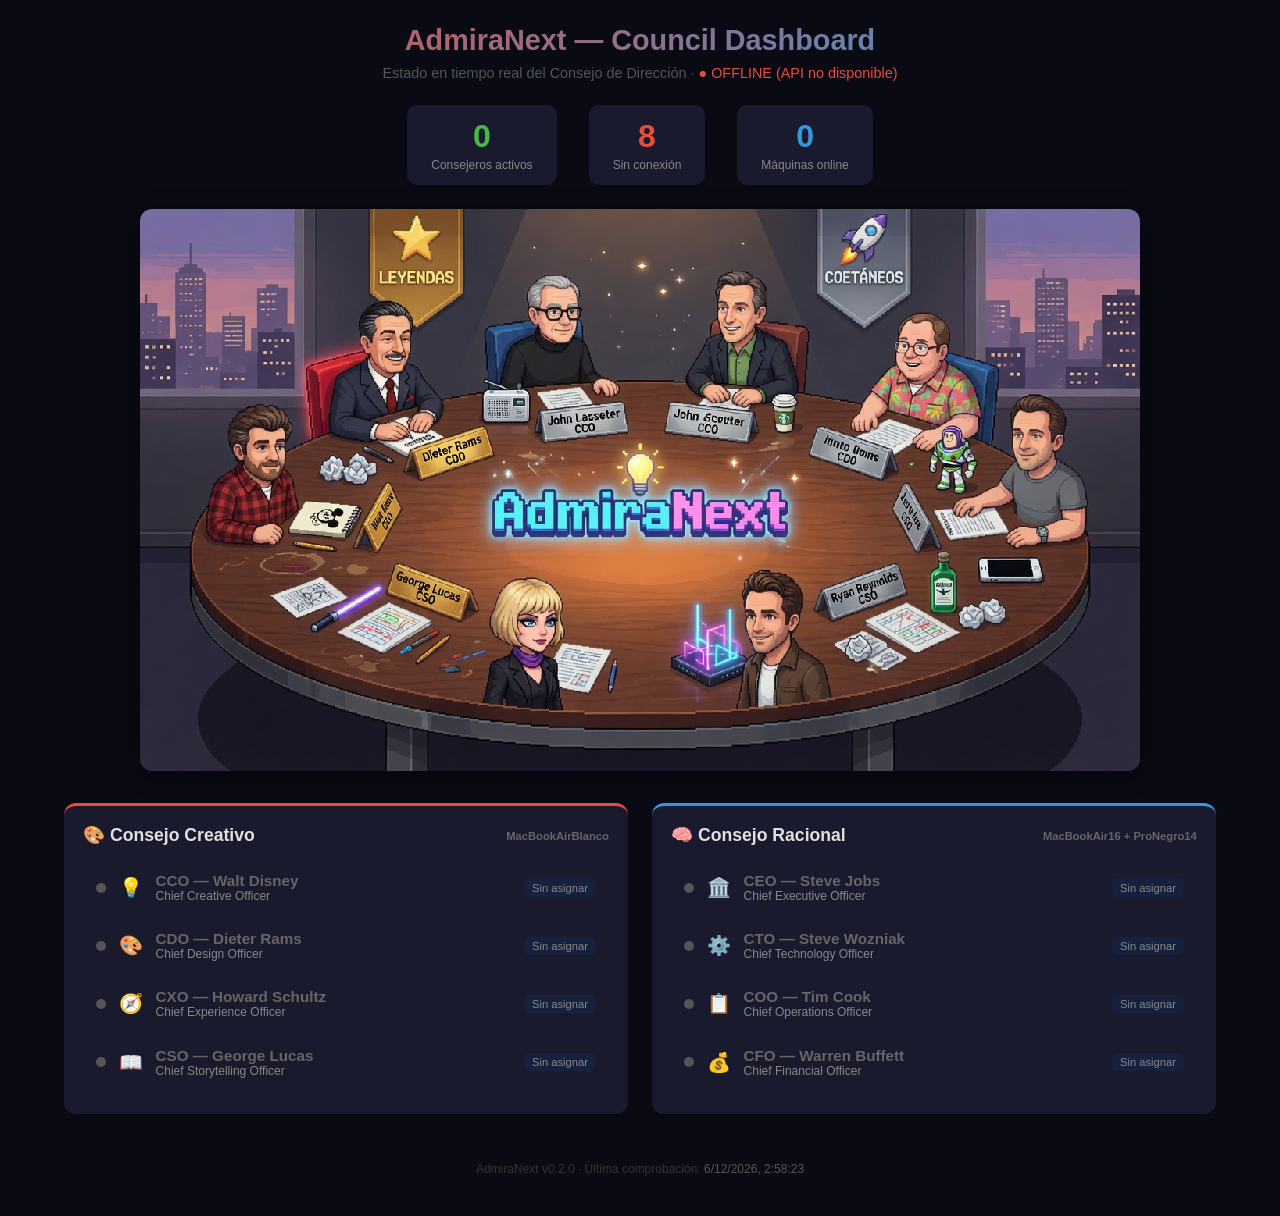
==== dashboard.html @ 2f25fd22 "Connect dashboard to Control Agent API for live status Dashboard now polls localhost:3030/api/machin" ====
<!DOCTYPE html>
<html lang="es">
<head>
    <meta charset="UTF-8">
    <meta name="viewport" content="width=device-width, initial-scale=1.0">
    <title>AdmiraNext — Council Dashboard</title>
    <style>
        * { margin: 0; padding: 0; box-sizing: border-box; }
        body {
            font-family: -apple-system, BlinkMacSystemFont, 'Segoe UI', Roboto, sans-serif;
            background: #0a0a14;
            color: #e0e0e0;
            min-height: 100vh;
        }
        .container { max-width: 1200px; margin: 0 auto; padding: 1.5rem; }

        h1 {
            text-align: center;
            font-size: 1.8rem;
            margin-bottom: 0.5rem;
            background: linear-gradient(135deg, #e74c3c, #3498db);
            -webkit-background-clip: text;
            -webkit-text-fill-color: transparent;
        }
        .subtitle {
            text-align: center;
            color: #555;
            margin-bottom: 1.5rem;
            font-size: 0.9rem;
        }
        .subtitle .live { color: #44bb44; }

        /* Council image */
        .council-image {
            position: relative;
            width: 100%;
            max-width: 1000px;
            margin: 0 auto 2rem;
            border-radius: 12px;
            overflow: hidden;
            box-shadow: 0 4px 20px rgba(0,0,0,0.5);
        }
        .council-image img {
            width: 100%;
            display: block;
            image-rendering: pixelated;
        }

        /* Status grid */
        .status-grid {
            display: grid;
            grid-template-columns: 1fr 1fr;
            gap: 1.5rem;
            margin-top: 1.5rem;
        }

        .side-panel {
            background: #1a1a2e;
            border-radius: 12px;
            padding: 1.2rem;
            border-top: 3px solid;
        }
        .side-panel.creativo { border-color: #e74c3c; }
        .side-panel.racional { border-color: #3498db; }

        .side-title {
            font-size: 1.1rem;
            font-weight: 700;
            margin-bottom: 1rem;
            display: flex;
            align-items: center;
            gap: 0.5rem;
        }

        .member-row {
            display: flex;
            align-items: center;
            gap: 0.8rem;
            padding: 0.6rem 0.8rem;
            border-radius: 8px;
            margin-bottom: 0.5rem;
            transition: background 0.2s;
        }
        .member-row:hover { background: rgba(255,255,255,0.05); }

        .status-dot {
            width: 10px;
            height: 10px;
            border-radius: 50%;
            flex-shrink: 0;
        }
        .status-dot.online {
            background: #44bb44;
            box-shadow: 0 0 6px #44bb44;
            animation: pulse 2s infinite;
        }
        .status-dot.offline { background: #555; }

        @keyframes pulse {
            0%, 100% { opacity: 1; }
            50% { opacity: 0.5; }
        }

        .member-info { flex: 1; }
        .member-name {
            font-weight: 600;
            font-size: 0.95rem;
        }
        .member-role {
            font-size: 0.75rem;
            color: #888;
        }
        .member-persona {
            font-size: 0.75rem;
            color: #aaa;
            font-style: italic;
        }

        .machine-tag {
            font-size: 0.7rem;
            padding: 0.2rem 0.5rem;
            border-radius: 6px;
            background: #16213e;
            color: #888;
        }
        .machine-tag.online {
            background: rgba(68, 187, 68, 0.15);
            color: #44bb44;
        }

        /* Nameplate colors */
        .nameplate-gold .member-name { color: #DAA520; }
        .nameplate-gray .member-name { color: #666; }

        /* Summary bar */
        .summary {
            display: flex;
            justify-content: center;
            gap: 2rem;
            margin: 1.5rem 0;
            flex-wrap: wrap;
        }
        .summary-item {
            text-align: center;
            padding: 0.8rem 1.5rem;
            background: #1a1a2e;
            border-radius: 10px;
        }
        .summary-number {
            font-size: 2rem;
            font-weight: 800;
        }
        .summary-number.green { color: #44bb44; }
        .summary-number.red { color: #e74c3c; }
        .summary-number.blue { color: #3498db; }
        .summary-label {
            font-size: 0.75rem;
            color: #888;
            margin-top: 0.2rem;
        }

        .footer {
            text-align: center;
            color: #333;
            font-size: 0.75rem;
            margin-top: 2rem;
            padding: 1rem;
        }
        #last-check { color: #555; }
    </style>
</head>
<body>
    <div class="container">
        <h1>AdmiraNext — Council Dashboard</h1>
        <div class="subtitle">
            Estado en tiempo real del Consejo de Dirección · <span class="live">● LIVE</span>
        </div>

        <div class="summary" id="summary">
            <!-- Filled by JS -->
        </div>

        <div class="council-image">
            <img src="assets/council-header.jpg" alt="Consejo Creativo AdmiraNext">
        </div>

        <div class="status-grid">
            <div class="side-panel creativo">
                <div class="side-title">🎨 Consejo Creativo <span style="font-size:0.7rem;color:#666;margin-left:auto">MacBookAirBlanco</span></div>
                <div id="creativo-members"></div>
            </div>
            <div class="side-panel racional">
                <div class="side-title">🧠 Consejo Racional <span style="font-size:0.7rem;color:#666;margin-left:auto">MacBookAir16 + ProNegro14</span></div>
                <div id="racional-members"></div>
            </div>
        </div>

        <div class="footer">
            AdmiraNext v0.2.0 · Última comprobación: <span id="last-check">—</span>
        </div>
    </div>

    <script>
    const CONTROL_API = "http://localhost:3030/api/machines";

    // Council member → machine mapping (machineId matches Control Agent)
    const COUNCIL = [
        // Creativo — Leyendas
        { name: "CCO", role: "Chief Creative Officer", persona: "Walt Disney", side: "creativo", gen: "Leyenda", icon: "💡", machineId: "admira-macbookairblanco" },
        { name: "CDO", role: "Chief Design Officer", persona: "Dieter Rams", side: "creativo", gen: "Leyenda", icon: "🎨", machineId: "admira-macbookair16" },
        { name: "CXO", role: "Chief Experience Officer", persona: "Howard Schultz", side: "creativo", gen: "Leyenda", icon: "🧭", machineId: null },
        { name: "CSO", role: "Chief Storytelling Officer", persona: "George Lucas", side: "creativo", gen: "Leyenda", icon: "📖", machineId: "admira-macbookpronegro14" },
        // Racional — Leyendas
        { name: "CEO", role: "Chief Executive Officer", persona: "Steve Jobs", side: "racional", gen: "Leyenda", icon: "🏛️", machineId: "admira-macbookair16" },
        { name: "CTO", role: "Chief Technology Officer", persona: "Steve Wozniak", side: "racional", gen: "Leyenda", icon: "⚙️", machineId: "admira-macbookpronegro14" },
        { name: "COO", role: "Chief Operations Officer", persona: "Tim Cook", side: "racional", gen: "Leyenda", icon: "📋", machineId: "admira-macbookair16" },
        { name: "CFO", role: "Chief Financial Officer", persona: "Warren Buffett", side: "racional", gen: "Leyenda", icon: "💰", machineId: "admira-macbookair16" },
    ];

    let machineStatus = {};  // id → {status, name}
    let apiOk = false;

    async function fetchMachines() {
        try {
            const res = await fetch(CONTROL_API);
            const data = await res.json();
            machineStatus = {};
            let onlineMachines = 0;
            (data.machines || []).forEach(m => {
                const isOnline = m.status === "online" || m.status === "idle" || m.status === "busy";
                machineStatus[m.id] = { status: m.status, name: m.name, online: isOnline };
                if (isOnline) onlineMachines++;
            });
            apiOk = true;
            return onlineMachines;
        } catch (e) {
            apiOk = false;
            return 0;
        }
    }

    function render(onlineMachineCount) {
        const creativoEl = document.getElementById("creativo-members");
        const racionalEl = document.getElementById("racional-members");
        creativoEl.innerHTML = "";
        racionalEl.innerHTML = "";

        const liveEl = document.querySelector(".live");
        liveEl.textContent = apiOk ? "● LIVE" : "● OFFLINE (API no disponible)";
        liveEl.style.color = apiOk ? "#44bb44" : "#e74c3c";

        let onlineCount = 0;
        let offlineCount = 0;

        COUNCIL.forEach(member => {
            const machine = member.machineId ? machineStatus[member.machineId] : null;
            const isOnline = machine ? machine.online : false;
            const machineName = machine ? machine.name : "Sin asignar";
            if (isOnline) onlineCount++; else offlineCount++;

            const html = `
                <div class="member-row ${isOnline ? 'nameplate-gold' : 'nameplate-gray'}">
                    <div class="status-dot ${isOnline ? 'online' : 'offline'}"></div>
                    <span style="font-size:1.2rem">${member.icon}</span>
                    <div class="member-info">
                        <div class="member-name">${member.name} — ${member.persona}</div>
                        <div class="member-role">${member.role}</div>
                    </div>
                    <div class="machine-tag ${isOnline ? 'online' : ''}">
                        ${machineName}${machine ? ' · ' + machine.status : ''}
                    </div>
                </div>
            `;

            if (member.side === "creativo") creativoEl.innerHTML += html;
            else racionalEl.innerHTML += html;
        });

        document.getElementById("summary").innerHTML = `
            <div class="summary-item">
                <div class="summary-number green">${onlineCount}</div>
                <div class="summary-label">Consejeros activos</div>
            </div>
            <div class="summary-item">
                <div class="summary-number red">${offlineCount}</div>
                <div class="summary-label">Sin conexión</div>
            </div>
            <div class="summary-item">
                <div class="summary-number blue">${onlineMachineCount}</div>
                <div class="summary-label">Máquinas online</div>
            </div>
        `;

        document.getElementById("last-check").textContent = new Date().toLocaleString("es-ES");
    }

    async function refresh() {
        const count = await fetchMachines();
        render(count);
    }

    // Initial load + auto-refresh every 15s
    refresh();
    setInterval(refresh, 15000);
    </script>
</body>
</html>
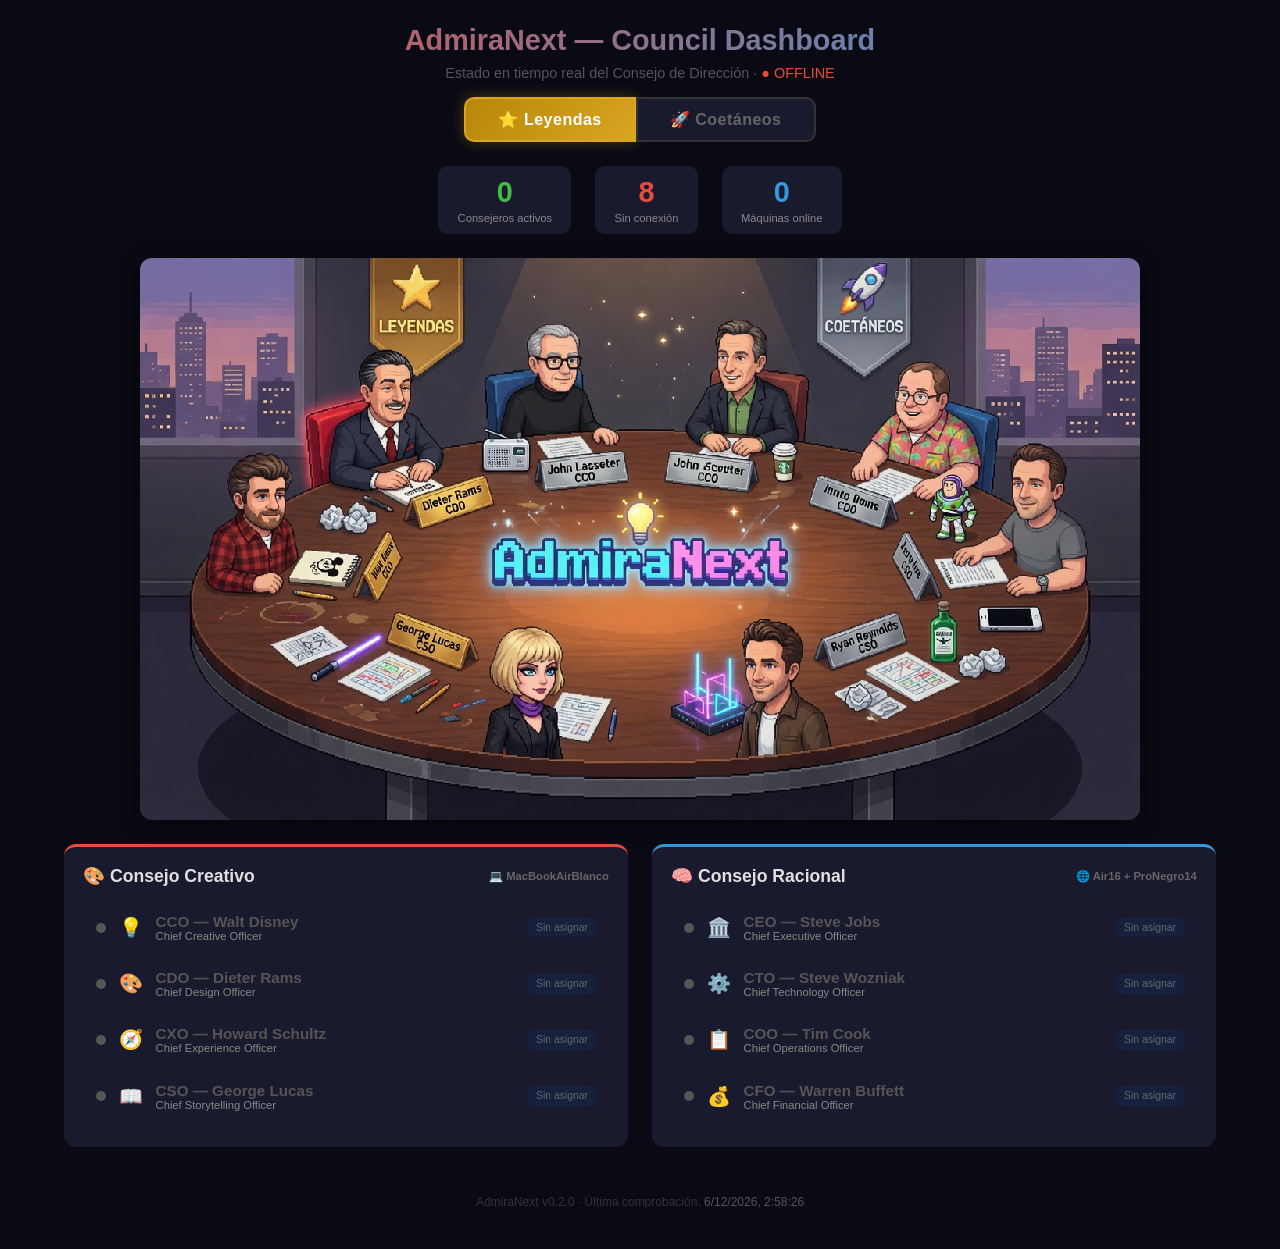
==== commit ec9d962d: "Add Leyendas/Coetáneos toggle and distribute all 16 council members Clickable generation buttons swi" ====
--- a/dashboard.html
+++ b/dashboard.html
@@ -25,17 +25,71 @@
         .subtitle {
             text-align: center;
             color: #555;
+            margin-bottom: 1rem;
+            font-size: 0.9rem;
+        }
+        .subtitle .live { color: #44bb44; }
+
+        /* Generation toggle */
+        .gen-toggle {
+            display: flex;
+            justify-content: center;
+            gap: 0;
             margin-bottom: 1.5rem;
-            font-size: 0.9rem;
-        }
-        .subtitle .live { color: #44bb44; }
+        }
+        .gen-btn {
+            padding: 0.7rem 2rem;
+            font-size: 1rem;
+            font-weight: 700;
+            border: 2px solid #333;
+            background: #1a1a2e;
+            color: #666;
+            cursor: pointer;
+            transition: all 0.3s;
+            letter-spacing: 0.5px;
+        }
+        .gen-btn:first-child { border-radius: 10px 0 0 10px; }
+        .gen-btn:last-child { border-radius: 0 10px 10px 0; }
+        .gen-btn:hover { background: #222; color: #aaa; }
+        .gen-btn.active-leyendas {
+            background: linear-gradient(135deg, #b8860b, #daa520);
+            color: #fff;
+            border-color: #daa520;
+            box-shadow: 0 0 15px rgba(218, 165, 32, 0.3);
+        }
+        .gen-btn.active-coetaneos {
+            background: linear-gradient(135deg, #2980b9, #3498db);
+            color: #fff;
+            border-color: #3498db;
+            box-shadow: 0 0 15px rgba(52, 152, 219, 0.3);
+        }
+
+        /* Summary bar */
+        .summary {
+            display: flex;
+            justify-content: center;
+            gap: 1.5rem;
+            margin: 1rem 0 1.5rem;
+            flex-wrap: wrap;
+        }
+        .summary-item {
+            text-align: center;
+            padding: 0.6rem 1.2rem;
+            background: #1a1a2e;
+            border-radius: 10px;
+        }
+        .summary-number { font-size: 1.8rem; font-weight: 800; }
+        .summary-number.green { color: #44bb44; }
+        .summary-number.red { color: #e74c3c; }
+        .summary-number.blue { color: #3498db; }
+        .summary-label { font-size: 0.7rem; color: #888; margin-top: 0.2rem; }
 
         /* Council image */
         .council-image {
             position: relative;
             width: 100%;
             max-width: 1000px;
-            margin: 0 auto 2rem;
+            margin: 0 auto 1.5rem;
             border-radius: 12px;
             overflow: hidden;
             box-shadow: 0 4px 20px rgba(0,0,0,0.5);
@@ -51,7 +105,6 @@
             display: grid;
             grid-template-columns: 1fr 1fr;
             gap: 1.5rem;
-            margin-top: 1.5rem;
         }
 
         .side-panel {
@@ -71,6 +124,11 @@
             align-items: center;
             gap: 0.5rem;
         }
+        .side-machines {
+            font-size: 0.7rem;
+            color: #666;
+            margin-left: auto;
+        }
 
         .member-row {
             display: flex;
@@ -79,7 +137,7 @@
             padding: 0.6rem 0.8rem;
             border-radius: 8px;
             margin-bottom: 0.5rem;
-            transition: background 0.2s;
+            transition: all 0.3s;
         }
         .member-row:hover { background: rgba(255,255,255,0.05); }
 
@@ -101,63 +159,25 @@
             50% { opacity: 0.5; }
         }
 
+        .member-icon { font-size: 1.2rem; }
         .member-info { flex: 1; }
-        .member-name {
-            font-weight: 600;
-            font-size: 0.95rem;
-        }
-        .member-role {
-            font-size: 0.75rem;
-            color: #888;
-        }
-        .member-persona {
-            font-size: 0.75rem;
-            color: #aaa;
-            font-style: italic;
-        }
+        .member-name { font-weight: 600; font-size: 0.95rem; }
+        .member-role { font-size: 0.7rem; color: #888; }
 
         .machine-tag {
-            font-size: 0.7rem;
+            font-size: 0.65rem;
             padding: 0.2rem 0.5rem;
             border-radius: 6px;
             background: #16213e;
-            color: #888;
-        }
-        .machine-tag.online {
-            background: rgba(68, 187, 68, 0.15);
-            color: #44bb44;
-        }
+            color: #666;
+            text-align: right;
+            line-height: 1.3;
+        }
+        .machine-tag.online { background: rgba(68, 187, 68, 0.12); color: #44bb44; }
 
         /* Nameplate colors */
         .nameplate-gold .member-name { color: #DAA520; }
-        .nameplate-gray .member-name { color: #666; }
-
-        /* Summary bar */
-        .summary {
-            display: flex;
-            justify-content: center;
-            gap: 2rem;
-            margin: 1.5rem 0;
-            flex-wrap: wrap;
-        }
-        .summary-item {
-            text-align: center;
-            padding: 0.8rem 1.5rem;
-            background: #1a1a2e;
-            border-radius: 10px;
-        }
-        .summary-number {
-            font-size: 2rem;
-            font-weight: 800;
-        }
-        .summary-number.green { color: #44bb44; }
-        .summary-number.red { color: #e74c3c; }
-        .summary-number.blue { color: #3498db; }
-        .summary-label {
-            font-size: 0.75rem;
-            color: #888;
-            margin-top: 0.2rem;
-        }
+        .nameplate-gray .member-name { color: #555; }
 
         .footer {
             text-align: center;
@@ -167,6 +187,11 @@
             padding: 1rem;
         }
         #last-check { color: #555; }
+
+        @media (max-width: 768px) {
+            .status-grid { grid-template-columns: 1fr; }
+            .gen-btn { padding: 0.5rem 1.2rem; font-size: 0.85rem; }
+        }
     </style>
 </head>
 <body>
@@ -176,9 +201,12 @@
             Estado en tiempo real del Consejo de Dirección · <span class="live">● LIVE</span>
         </div>
 
-        <div class="summary" id="summary">
-            <!-- Filled by JS -->
-        </div>
+        <div class="gen-toggle">
+            <button class="gen-btn active-leyendas" id="btn-leyendas" onclick="setGen('leyendas')">⭐ Leyendas</button>
+            <button class="gen-btn" id="btn-coetaneos" onclick="setGen('coetaneos')">🚀 Coetáneos</button>
+        </div>
+
+        <div class="summary" id="summary"></div>
 
         <div class="council-image">
             <img src="assets/council-header.jpg" alt="Consejo Creativo AdmiraNext">
@@ -186,11 +214,11 @@
 
         <div class="status-grid">
             <div class="side-panel creativo">
-                <div class="side-title">🎨 Consejo Creativo <span style="font-size:0.7rem;color:#666;margin-left:auto">MacBookAirBlanco</span></div>
+                <div class="side-title">🎨 Consejo Creativo <span class="side-machines">💻 MacBookAirBlanco</span></div>
                 <div id="creativo-members"></div>
             </div>
             <div class="side-panel racional">
-                <div class="side-title">🧠 Consejo Racional <span style="font-size:0.7rem;color:#666;margin-left:auto">MacBookAir16 + ProNegro14</span></div>
+                <div class="side-title">🧠 Consejo Racional <span class="side-machines">🌐 Air16 + ProNegro14</span></div>
                 <div id="racional-members"></div>
             </div>
         </div>
@@ -203,22 +231,40 @@
     <script>
     const CONTROL_API = "http://localhost:3030/api/machines";
 
-    // Council member → machine mapping (machineId matches Control Agent)
+    // All 16 council members mapped to machines
     const COUNCIL = [
-        // Creativo — Leyendas
-        { name: "CCO", role: "Chief Creative Officer", persona: "Walt Disney", side: "creativo", gen: "Leyenda", icon: "💡", machineId: "admira-macbookairblanco" },
-        { name: "CDO", role: "Chief Design Officer", persona: "Dieter Rams", side: "creativo", gen: "Leyenda", icon: "🎨", machineId: "admira-macbookair16" },
-        { name: "CXO", role: "Chief Experience Officer", persona: "Howard Schultz", side: "creativo", gen: "Leyenda", icon: "🧭", machineId: null },
-        { name: "CSO", role: "Chief Storytelling Officer", persona: "George Lucas", side: "creativo", gen: "Leyenda", icon: "📖", machineId: "admira-macbookpronegro14" },
-        // Racional — Leyendas
-        { name: "CEO", role: "Chief Executive Officer", persona: "Steve Jobs", side: "racional", gen: "Leyenda", icon: "🏛️", machineId: "admira-macbookair16" },
-        { name: "CTO", role: "Chief Technology Officer", persona: "Steve Wozniak", side: "racional", gen: "Leyenda", icon: "⚙️", machineId: "admira-macbookpronegro14" },
-        { name: "COO", role: "Chief Operations Officer", persona: "Tim Cook", side: "racional", gen: "Leyenda", icon: "📋", machineId: "admira-macbookair16" },
-        { name: "CFO", role: "Chief Financial Officer", persona: "Warren Buffett", side: "racional", gen: "Leyenda", icon: "💰", machineId: "admira-macbookair16" },
+        // ── Creativo ── Leyendas ──
+        { name: "CCO", role: "Chief Creative Officer",    persona: "Walt Disney",     side: "creativo", gen: "leyendas", icon: "💡", machineId: "admira-macbookairblanco" },
+        { name: "CDO", role: "Chief Design Officer",      persona: "Dieter Rams",     side: "creativo", gen: "leyendas", icon: "🎨", machineId: "admira-macbookair16" },
+        { name: "CXO", role: "Chief Experience Officer",  persona: "Howard Schultz",  side: "creativo", gen: "leyendas", icon: "🧭", machineId: null },
+        { name: "CSO", role: "Chief Storytelling Officer", persona: "George Lucas",    side: "creativo", gen: "leyendas", icon: "📖", machineId: "admira-macbookpronegro14" },
+        // ── Creativo ── Coetáneos ──
+        { name: "CCO", role: "Chief Creative Officer",    persona: "John Lasseter",   side: "creativo", gen: "coetaneos", icon: "💡", machineId: "admira-macbookairblanco" },
+        { name: "CDO", role: "Chief Design Officer",      persona: "Jony Ive",        side: "creativo", gen: "coetaneos", icon: "🎨", machineId: "admira-macbookair16" },
+        { name: "CXO", role: "Chief Experience Officer",  persona: "Es Devlin",       side: "creativo", gen: "coetaneos", icon: "🧭", machineId: null },
+        { name: "CSO", role: "Chief Storytelling Officer", persona: "Ryan Reynolds",   side: "creativo", gen: "coetaneos", icon: "📖", machineId: "admira-macbookpronegro14" },
+        // ── Racional ── Leyendas ──
+        { name: "CEO", role: "Chief Executive Officer",   persona: "Steve Jobs",      side: "racional", gen: "leyendas", icon: "🏛️", machineId: "admira-macbookair16" },
+        { name: "CTO", role: "Chief Technology Officer",  persona: "Steve Wozniak",   side: "racional", gen: "leyendas", icon: "⚙️", machineId: "admira-macbookpronegro14" },
+        { name: "COO", role: "Chief Operations Officer",  persona: "Tim Cook",        side: "racional", gen: "leyendas", icon: "📋", machineId: "admira-macbookair16" },
+        { name: "CFO", role: "Chief Financial Officer",   persona: "Warren Buffett",  side: "racional", gen: "leyendas", icon: "💰", machineId: "admira-macmini" },
+        // ── Racional ── Coetáneos ──
+        { name: "CEO", role: "Chief Executive Officer",   persona: "Elon Musk",       side: "racional", gen: "coetaneos", icon: "🏛️", machineId: "admira-macbookair16" },
+        { name: "CTO", role: "Chief Technology Officer",  persona: "Jensen Huang",    side: "racional", gen: "coetaneos", icon: "⚙️", machineId: "admira-macbookpronegro14" },
+        { name: "COO", role: "Chief Operations Officer",  persona: "Gwynne Shotwell", side: "racional", gen: "coetaneos", icon: "📋", machineId: "admira-macbookair16" },
+        { name: "CFO", role: "Chief Financial Officer",   persona: "Amy Hood",        side: "racional", gen: "coetaneos", icon: "💰", machineId: "admira-macmini" },
     ];
 
-    let machineStatus = {};  // id → {status, name}
+    let machineStatus = {};
     let apiOk = false;
+    let currentGen = "leyendas";
+
+    function setGen(gen) {
+        currentGen = gen;
+        document.getElementById("btn-leyendas").className = "gen-btn" + (gen === "leyendas" ? " active-leyendas" : "");
+        document.getElementById("btn-coetaneos").className = "gen-btn" + (gen === "coetaneos" ? " active-coetaneos" : "");
+        render();
+    }
 
     async function fetchMachines() {
         try {
@@ -239,35 +285,38 @@
         }
     }
 
-    function render(onlineMachineCount) {
+    function render() {
+        const filtered = COUNCIL.filter(m => m.gen === currentGen);
         const creativoEl = document.getElementById("creativo-members");
         const racionalEl = document.getElementById("racional-members");
         creativoEl.innerHTML = "";
         racionalEl.innerHTML = "";
 
         const liveEl = document.querySelector(".live");
-        liveEl.textContent = apiOk ? "● LIVE" : "● OFFLINE (API no disponible)";
+        liveEl.textContent = apiOk ? "● LIVE" : "● OFFLINE";
         liveEl.style.color = apiOk ? "#44bb44" : "#e74c3c";
 
         let onlineCount = 0;
         let offlineCount = 0;
-
-        COUNCIL.forEach(member => {
+        let totalMachinesOnline = Object.values(machineStatus).filter(m => m.online).length;
+
+        filtered.forEach(member => {
             const machine = member.machineId ? machineStatus[member.machineId] : null;
             const isOnline = machine ? machine.online : false;
-            const machineName = machine ? machine.name : "Sin asignar";
+            const machineName = machine ? machine.name.split(" (")[0] : "Sin asignar";
+            const machineStatusText = machine ? machine.status : "";
             if (isOnline) onlineCount++; else offlineCount++;
 
             const html = `
                 <div class="member-row ${isOnline ? 'nameplate-gold' : 'nameplate-gray'}">
                     <div class="status-dot ${isOnline ? 'online' : 'offline'}"></div>
-                    <span style="font-size:1.2rem">${member.icon}</span>
+                    <span class="member-icon">${member.icon}</span>
                     <div class="member-info">
                         <div class="member-name">${member.name} — ${member.persona}</div>
                         <div class="member-role">${member.role}</div>
                     </div>
                     <div class="machine-tag ${isOnline ? 'online' : ''}">
-                        ${machineName}${machine ? ' · ' + machine.status : ''}
+                        ${machineName}${machineStatusText ? '<br>' + machineStatusText : ''}
                     </div>
                 </div>
             `;
@@ -286,7 +335,7 @@
                 <div class="summary-label">Sin conexión</div>
             </div>
             <div class="summary-item">
-                <div class="summary-number blue">${onlineMachineCount}</div>
+                <div class="summary-number blue">${totalMachinesOnline}</div>
                 <div class="summary-label">Máquinas online</div>
             </div>
         `;
@@ -295,11 +344,10 @@
     }
 
     async function refresh() {
-        const count = await fetchMachines();
-        render(count);
+        await fetchMachines();
+        render();
     }
 
-    // Initial load + auto-refresh every 15s
     refresh();
     setInterval(refresh, 15000);
     </script>
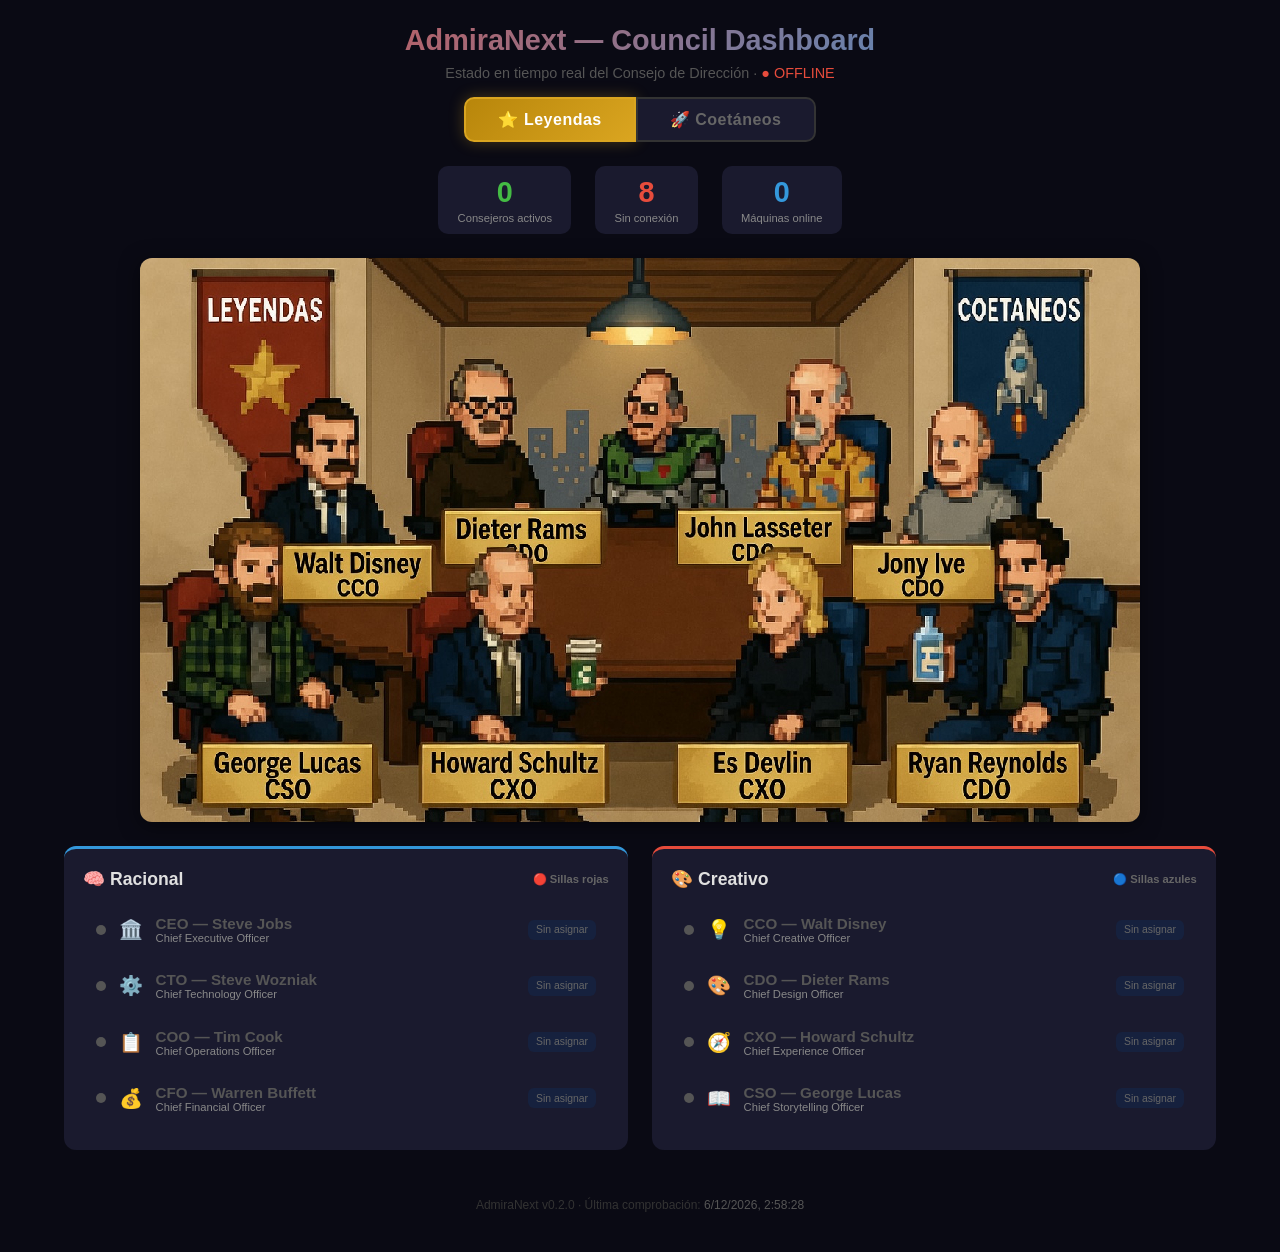
==== commit 07f1f630: "Restructure to mixed council: 4 racional + 4 creativo per generation Council is now mixed with 8 mem" ====
--- a/dashboard.html
+++ b/dashboard.html
@@ -213,13 +213,13 @@
         </div>
 
         <div class="status-grid">
+            <div class="side-panel racional">
+                <div class="side-title">🧠 Racional <span class="side-machines">🔴 Sillas rojas</span></div>
+                <div id="racional-members"></div>
+            </div>
             <div class="side-panel creativo">
-                <div class="side-title">🎨 Consejo Creativo <span class="side-machines">💻 MacBookAirBlanco</span></div>
+                <div class="side-title">🎨 Creativo <span class="side-machines">🔵 Sillas azules</span></div>
                 <div id="creativo-members"></div>
-            </div>
-            <div class="side-panel racional">
-                <div class="side-title">🧠 Consejo Racional <span class="side-machines">🌐 Air16 + ProNegro14</span></div>
-                <div id="racional-members"></div>
             </div>
         </div>
 
@@ -231,28 +231,28 @@
     <script>
     const CONTROL_API = "http://localhost:3030/api/machines";
 
-    // All 16 council members mapped to machines
+    // All 16 council members — mixed council (racional left/red + creativo right/blue)
     const COUNCIL = [
-        // ── Creativo ── Leyendas ──
-        { name: "CCO", role: "Chief Creative Officer",    persona: "Walt Disney",     side: "creativo", gen: "leyendas", icon: "💡", machineId: "admira-macbookairblanco" },
-        { name: "CDO", role: "Chief Design Officer",      persona: "Dieter Rams",     side: "creativo", gen: "leyendas", icon: "🎨", machineId: "admira-macbookair16" },
-        { name: "CXO", role: "Chief Experience Officer",  persona: "Howard Schultz",  side: "creativo", gen: "leyendas", icon: "🧭", machineId: null },
-        { name: "CSO", role: "Chief Storytelling Officer", persona: "George Lucas",    side: "creativo", gen: "leyendas", icon: "📖", machineId: "admira-macbookpronegro14" },
-        // ── Creativo ── Coetáneos ──
-        { name: "CCO", role: "Chief Creative Officer",    persona: "John Lasseter",   side: "creativo", gen: "coetaneos", icon: "💡", machineId: "admira-macbookairblanco" },
-        { name: "CDO", role: "Chief Design Officer",      persona: "Jony Ive",        side: "creativo", gen: "coetaneos", icon: "🎨", machineId: "admira-macbookair16" },
-        { name: "CXO", role: "Chief Experience Officer",  persona: "Es Devlin",       side: "creativo", gen: "coetaneos", icon: "🧭", machineId: null },
-        { name: "CSO", role: "Chief Storytelling Officer", persona: "Ryan Reynolds",   side: "creativo", gen: "coetaneos", icon: "📖", machineId: "admira-macbookpronegro14" },
-        // ── Racional ── Leyendas ──
+        // ── Racional ── Leyendas ── (sillas rojas, izquierda)
         { name: "CEO", role: "Chief Executive Officer",   persona: "Steve Jobs",      side: "racional", gen: "leyendas", icon: "🏛️", machineId: "admira-macbookair16" },
         { name: "CTO", role: "Chief Technology Officer",  persona: "Steve Wozniak",   side: "racional", gen: "leyendas", icon: "⚙️", machineId: "admira-macbookpronegro14" },
         { name: "COO", role: "Chief Operations Officer",  persona: "Tim Cook",        side: "racional", gen: "leyendas", icon: "📋", machineId: "admira-macbookair16" },
         { name: "CFO", role: "Chief Financial Officer",   persona: "Warren Buffett",  side: "racional", gen: "leyendas", icon: "💰", machineId: "admira-macmini" },
-        // ── Racional ── Coetáneos ──
+        // ── Creativo ── Leyendas ── (sillas azules, derecha)
+        { name: "CCO", role: "Chief Creative Officer",    persona: "Walt Disney",     side: "creativo", gen: "leyendas", icon: "💡", machineId: "admira-macbookairblanco" },
+        { name: "CDO", role: "Chief Design Officer",      persona: "Dieter Rams",     side: "creativo", gen: "leyendas", icon: "🎨", machineId: "admira-macbookairblanco" },
+        { name: "CXO", role: "Chief Experience Officer",  persona: "Howard Schultz",  side: "creativo", gen: "leyendas", icon: "🧭", machineId: "admira-macbookairblanco" },
+        { name: "CSO", role: "Chief Storytelling Officer", persona: "George Lucas",    side: "creativo", gen: "leyendas", icon: "📖", machineId: "admira-macbookairblanco" },
+        // ── Racional ── Coetáneos ── (sillas rojas, izquierda)
         { name: "CEO", role: "Chief Executive Officer",   persona: "Elon Musk",       side: "racional", gen: "coetaneos", icon: "🏛️", machineId: "admira-macbookair16" },
         { name: "CTO", role: "Chief Technology Officer",  persona: "Jensen Huang",    side: "racional", gen: "coetaneos", icon: "⚙️", machineId: "admira-macbookpronegro14" },
         { name: "COO", role: "Chief Operations Officer",  persona: "Gwynne Shotwell", side: "racional", gen: "coetaneos", icon: "📋", machineId: "admira-macbookair16" },
-        { name: "CFO", role: "Chief Financial Officer",   persona: "Amy Hood",        side: "racional", gen: "coetaneos", icon: "💰", machineId: "admira-macmini" },
+        { name: "CFO", role: "Chief Financial Officer",   persona: "Ruth Porat",      side: "racional", gen: "coetaneos", icon: "💰", machineId: "admira-macmini" },
+        // ── Creativo ── Coetáneos ── (sillas azules, derecha)
+        { name: "CCO", role: "Chief Creative Officer",    persona: "John Lasseter",   side: "creativo", gen: "coetaneos", icon: "💡", machineId: "admira-macbookairblanco" },
+        { name: "CDO", role: "Chief Design Officer",      persona: "Jony Ive",        side: "creativo", gen: "coetaneos", icon: "🎨", machineId: "admira-macbookairblanco" },
+        { name: "CXO", role: "Chief Experience Officer",  persona: "Carlos Ratti",    side: "creativo", gen: "coetaneos", icon: "🧭", machineId: "admira-macbookairblanco" },
+        { name: "CSO", role: "Chief Storytelling Officer", persona: "Ryan Reynolds",   side: "creativo", gen: "coetaneos", icon: "📖", machineId: "admira-macbookairblanco" },
     ];
 
     let machineStatus = {};
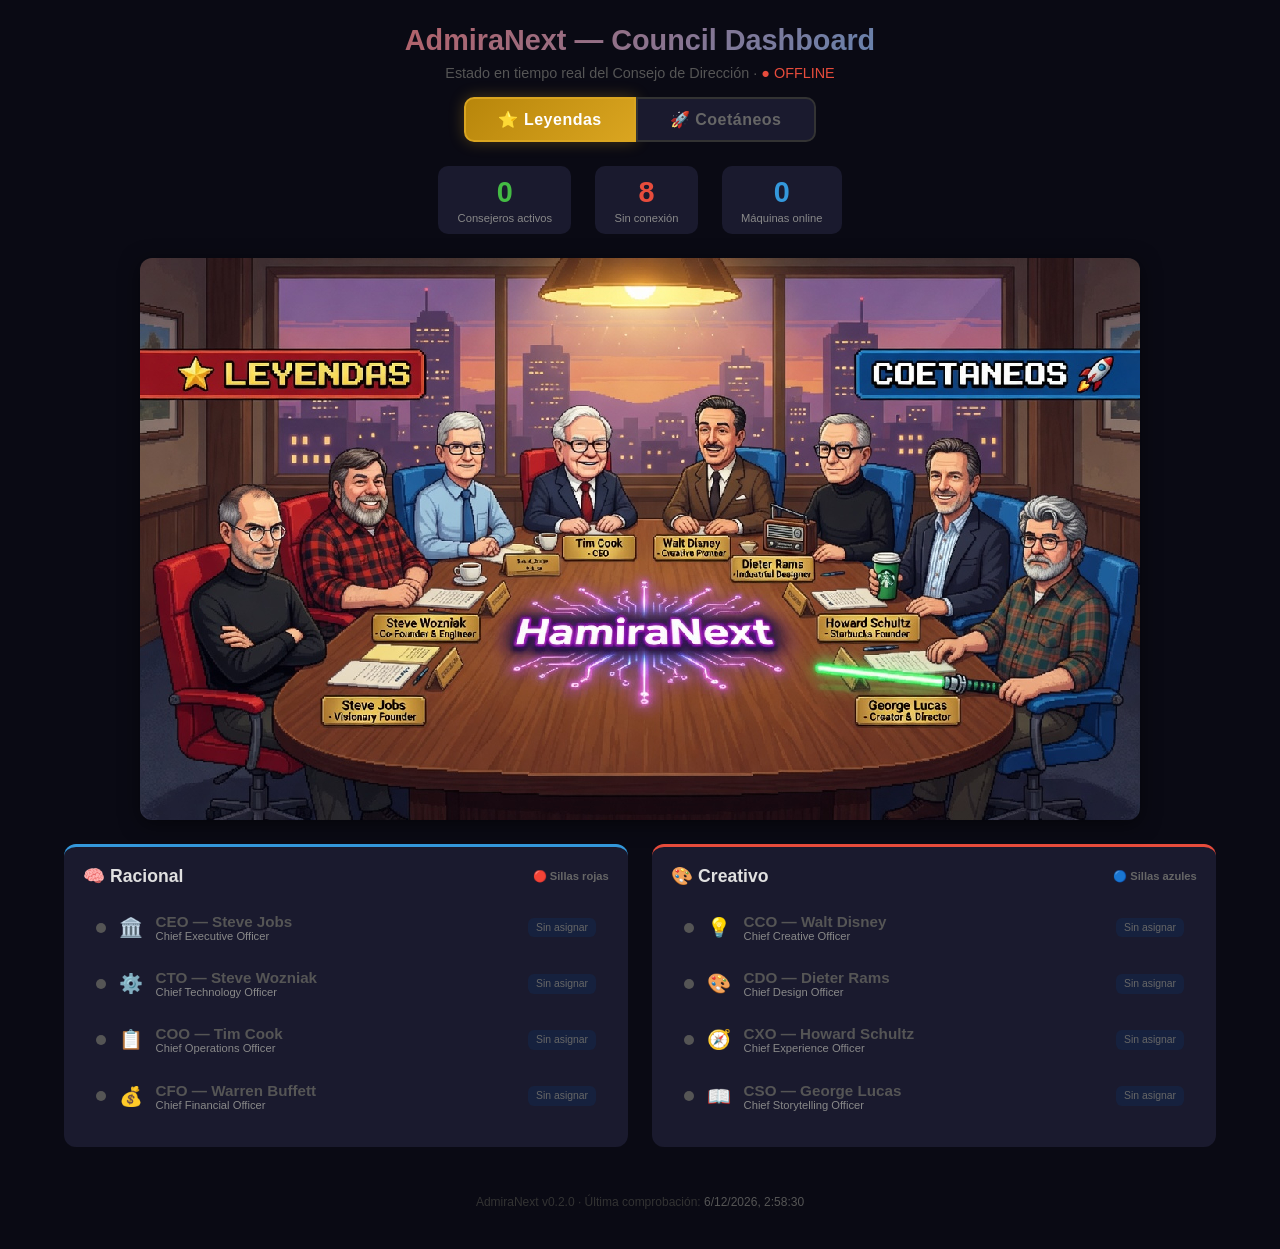
==== commit 1499026c: "Add switchable Leyendas/Coetáneos images with dashboard toggle Two council images that swap with fad" ====
--- a/dashboard.html
+++ b/dashboard.html
@@ -98,6 +98,7 @@
             width: 100%;
             display: block;
             image-rendering: pixelated;
+            transition: opacity 0.3s ease;
         }
 
         /* Status grid */
@@ -209,7 +210,7 @@
         <div class="summary" id="summary"></div>
 
         <div class="council-image">
-            <img src="assets/council-header.jpg" alt="Consejo Creativo AdmiraNext">
+            <img id="council-img" src="assets/council-leyendas.jpg" alt="Consejo AdmiraNext">
         </div>
 
         <div class="status-grid">
@@ -263,6 +264,13 @@
         currentGen = gen;
         document.getElementById("btn-leyendas").className = "gen-btn" + (gen === "leyendas" ? " active-leyendas" : "");
         document.getElementById("btn-coetaneos").className = "gen-btn" + (gen === "coetaneos" ? " active-coetaneos" : "");
+        // Swap council image
+        const img = document.getElementById("council-img");
+        img.style.opacity = "0";
+        setTimeout(() => {
+            img.src = gen === "leyendas" ? "assets/council-leyendas.jpg" : "assets/council-coetaneos.jpg";
+            img.style.opacity = "1";
+        }, 300);
         render();
     }
 
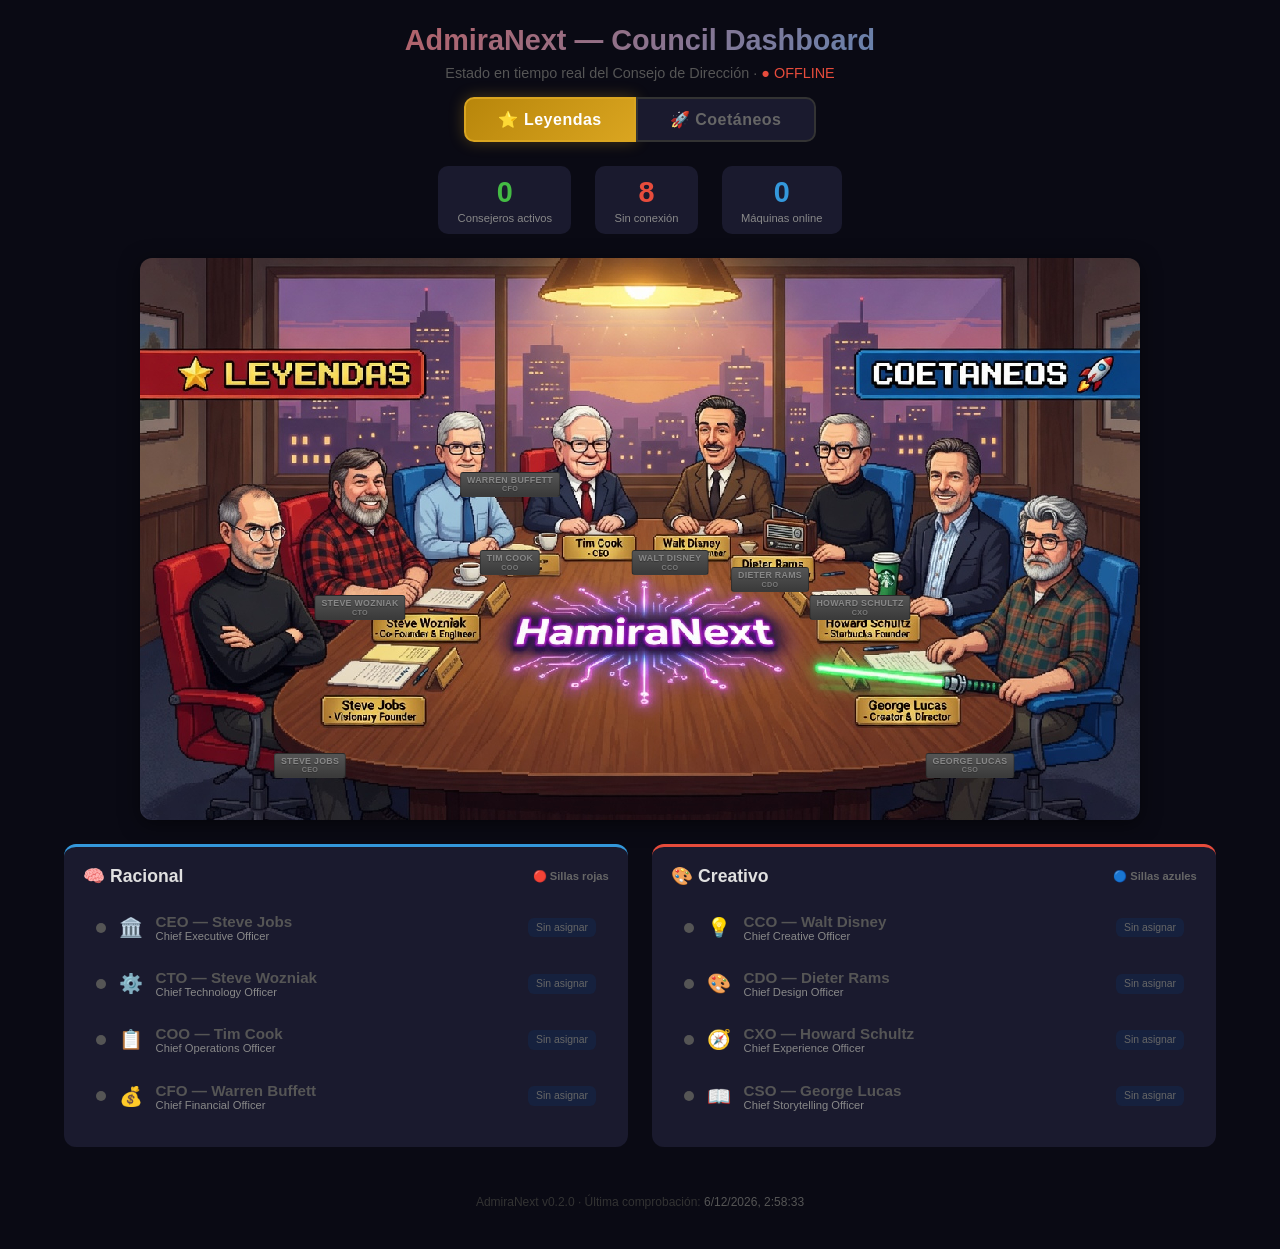
==== commit c9de2e07: "Add dynamic nameplate overlays on council image HTML nameplates positioned over each character in th" ====
--- a/dashboard.html
+++ b/dashboard.html
@@ -101,6 +101,44 @@
             transition: opacity 0.3s ease;
         }
 
+        /* Nameplate overlays */
+        .nameplates {
+            position: absolute;
+            top: 0; left: 0; right: 0; bottom: 0;
+            pointer-events: none;
+        }
+        .np {
+            position: absolute;
+            padding: 2px 6px;
+            font-size: 0.55rem;
+            font-weight: 800;
+            text-align: center;
+            border-radius: 3px;
+            line-height: 1.2;
+            text-transform: uppercase;
+            letter-spacing: 0.3px;
+            white-space: nowrap;
+            transform: translateX(-50%);
+            transition: all 0.3s ease;
+            border: 1px solid rgba(0,0,0,0.3);
+            text-shadow: 0 1px 1px rgba(0,0,0,0.3);
+        }
+        .np.gold {
+            background: linear-gradient(180deg, #daa520, #b8860b);
+            color: #fff;
+            box-shadow: 0 0 6px rgba(218,165,32,0.5);
+        }
+        .np.gray {
+            background: linear-gradient(180deg, #555, #3a3a3a);
+            color: #888;
+            box-shadow: none;
+        }
+        .np .np-role {
+            font-size: 0.45rem;
+            opacity: 0.8;
+            display: block;
+        }
+
         /* Status grid */
         .status-grid {
             display: grid;
@@ -211,6 +249,7 @@
 
         <div class="council-image">
             <img id="council-img" src="assets/council-leyendas.jpg" alt="Consejo AdmiraNext">
+            <div class="nameplates" id="nameplates"></div>
         </div>
 
         <div class="status-grid">
@@ -256,6 +295,35 @@
         { name: "CSO", role: "Chief Storytelling Officer", persona: "Ryan Reynolds",   side: "creativo", gen: "coetaneos", icon: "📖", machineId: "admira-macbookairblanco" },
     ];
 
+    // Nameplate positions on image (% from left, % from top) mapped to each character
+    // Positions match the visual location of each person in the pixel art
+    const NAMEPLATE_POS = {
+        leyendas: [
+            // Racional (left/red) — positions in the Leyendas image
+            { role: "CEO", persona: "Steve Jobs",      x: 17, y: 88, machineId: "admira-macbookair16" },
+            { role: "CTO", persona: "Steve Wozniak",   x: 22, y: 60, machineId: "admira-macbookpronegro14" },
+            { role: "COO", persona: "Tim Cook",        x: 37, y: 52, machineId: "admira-macbookair16" },
+            { role: "CFO", persona: "Warren Buffett",  x: 37, y: 38, machineId: "admira-macmini" },
+            // Creativo (right/blue)
+            { role: "CCO", persona: "Walt Disney",     x: 53, y: 52, machineId: "admira-macbookairblanco" },
+            { role: "CDO", persona: "Dieter Rams",     x: 63, y: 55, machineId: "admira-macbookairblanco" },
+            { role: "CXO", persona: "Howard Schultz",  x: 72, y: 60, machineId: "admira-macbookairblanco" },
+            { role: "CSO", persona: "George Lucas",    x: 83, y: 88, machineId: "admira-macbookairblanco" },
+        ],
+        coetaneos: [
+            // Racional (left/red) — positions in the Coetáneos image
+            { role: "CEO", persona: "Elon Musk",       x: 17, y: 88, machineId: "admira-macbookair16" },
+            { role: "CTO", persona: "Jensen Huang",    x: 24, y: 62, machineId: "admira-macbookpronegro14" },
+            { role: "COO", persona: "Gwynne Shotwell", x: 35, y: 52, machineId: "admira-macbookair16" },
+            { role: "CFO", persona: "Ruth Porat",      x: 42, y: 52, machineId: "admira-macmini" },
+            // Creativo (right/blue)
+            { role: "CCO", persona: "John Lasseter",   x: 53, y: 52, machineId: "admira-macbookairblanco" },
+            { role: "CDO", persona: "Jony Ive",        x: 63, y: 58, machineId: "admira-macbookairblanco" },
+            { role: "CXO", persona: "Carlos Ratti",    x: 75, y: 62, machineId: "admira-macbookairblanco" },
+            { role: "CSO", persona: "Ryan Reynolds",   x: 85, y: 88, machineId: "admira-macbookairblanco" },
+        ],
+    };
+
     let machineStatus = {};
     let apiOk = false;
     let currentGen = "leyendas";
@@ -333,6 +401,18 @@
             else racionalEl.innerHTML += html;
         });
 
+        // Render nameplates on image
+        const npEl = document.getElementById("nameplates");
+        const plates = NAMEPLATE_POS[currentGen] || [];
+        npEl.innerHTML = plates.map(p => {
+            const machine = p.machineId ? machineStatus[p.machineId] : null;
+            const isOnline = machine ? machine.online : false;
+            const cls = isOnline ? "gold" : "gray";
+            return `<div class="np ${cls}" style="left:${p.x}%;top:${p.y}%">
+                ${p.persona}<span class="np-role">${p.role}</span>
+            </div>`;
+        }).join("");
+
         document.getElementById("summary").innerHTML = `
             <div class="summary-item">
                 <div class="summary-number green">${onlineCount}</div>
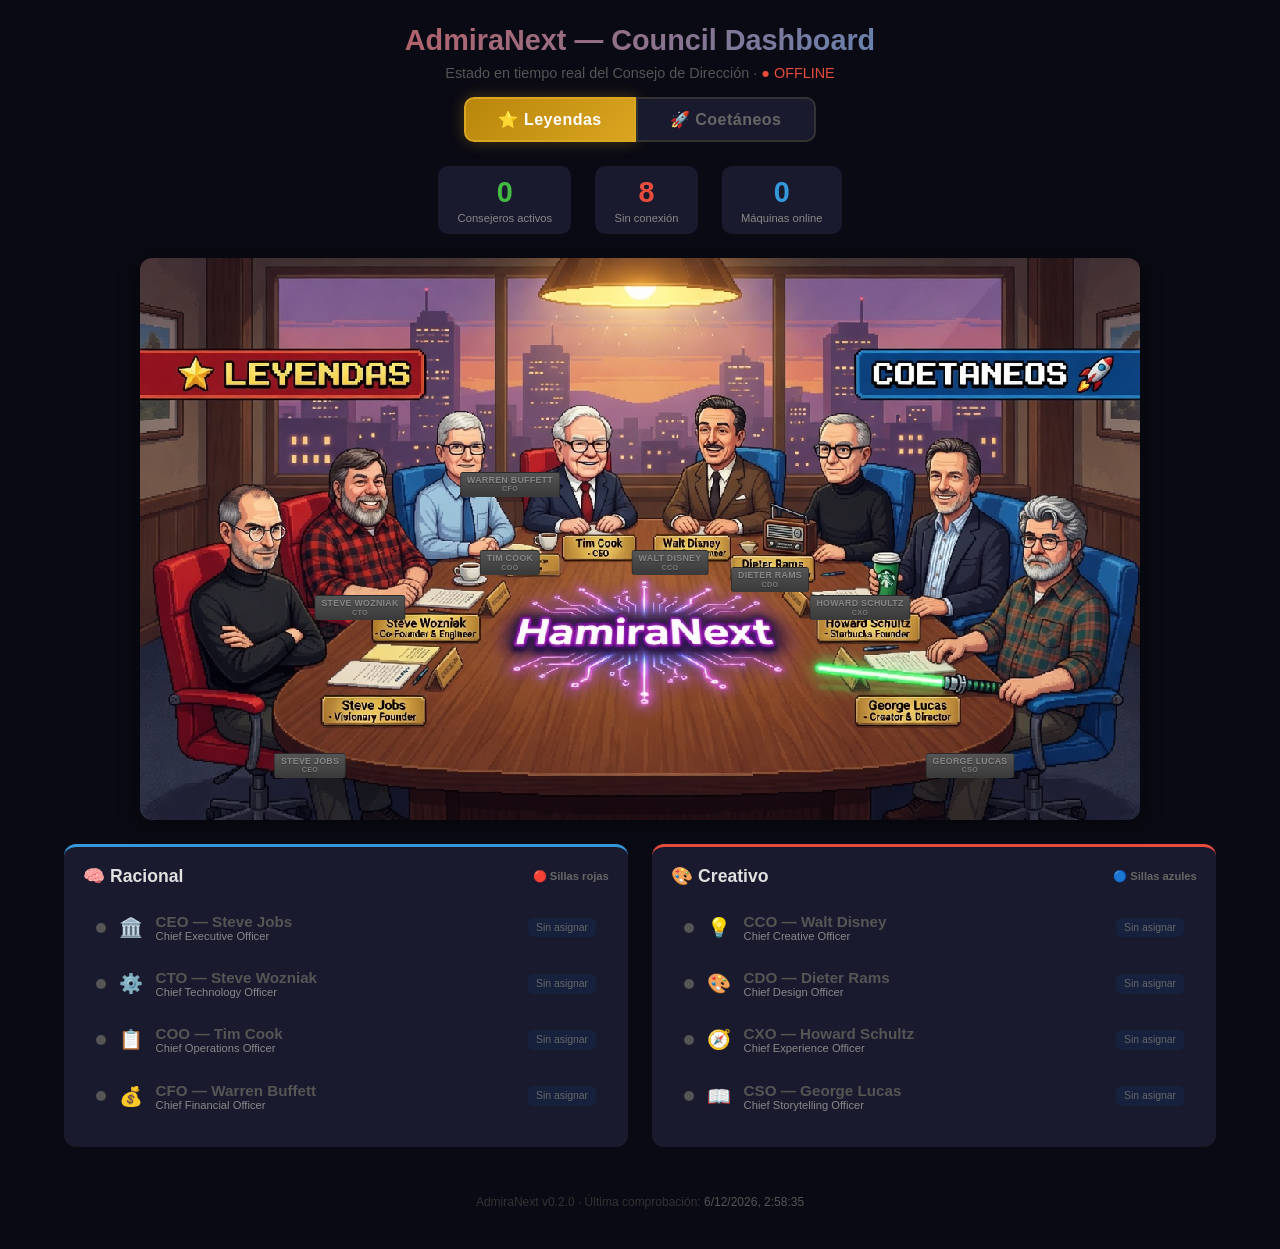
==== commit 5b82044c: "Fix: 1 councillor = 1 machine, correct status counts Each councillor maps to exactly one machine. Wi" ====
--- a/dashboard.html
+++ b/dashboard.html
@@ -272,55 +272,57 @@
     const CONTROL_API = "http://localhost:3030/api/machines";
 
     // All 16 council members — mixed council (racional left/red + creativo right/blue)
+    // 1 consejero = 1 máquina. Sin máquina = sin conexión (gris)
     const COUNCIL = [
         // ── Racional ── Leyendas ── (sillas rojas, izquierda)
         { name: "CEO", role: "Chief Executive Officer",   persona: "Steve Jobs",      side: "racional", gen: "leyendas", icon: "🏛️", machineId: "admira-macbookair16" },
         { name: "CTO", role: "Chief Technology Officer",  persona: "Steve Wozniak",   side: "racional", gen: "leyendas", icon: "⚙️", machineId: "admira-macbookpronegro14" },
-        { name: "COO", role: "Chief Operations Officer",  persona: "Tim Cook",        side: "racional", gen: "leyendas", icon: "📋", machineId: "admira-macbookair16" },
+        { name: "COO", role: "Chief Operations Officer",  persona: "Tim Cook",        side: "racional", gen: "leyendas", icon: "📋", machineId: null },
         { name: "CFO", role: "Chief Financial Officer",   persona: "Warren Buffett",  side: "racional", gen: "leyendas", icon: "💰", machineId: "admira-macmini" },
         // ── Creativo ── Leyendas ── (sillas azules, derecha)
-        { name: "CCO", role: "Chief Creative Officer",    persona: "Walt Disney",     side: "creativo", gen: "leyendas", icon: "💡", machineId: "admira-macbookairblanco" },
+        { name: "CCO", role: "Chief Creative Officer",    persona: "Walt Disney",     side: "creativo", gen: "leyendas", icon: "💡", machineId: null },
         { name: "CDO", role: "Chief Design Officer",      persona: "Dieter Rams",     side: "creativo", gen: "leyendas", icon: "🎨", machineId: "admira-macbookairblanco" },
-        { name: "CXO", role: "Chief Experience Officer",  persona: "Howard Schultz",  side: "creativo", gen: "leyendas", icon: "🧭", machineId: "admira-macbookairblanco" },
-        { name: "CSO", role: "Chief Storytelling Officer", persona: "George Lucas",    side: "creativo", gen: "leyendas", icon: "📖", machineId: "admira-macbookairblanco" },
+        { name: "CXO", role: "Chief Experience Officer",  persona: "Howard Schultz",  side: "creativo", gen: "leyendas", icon: "🧭", machineId: null },
+        { name: "CSO", role: "Chief Storytelling Officer", persona: "George Lucas",    side: "creativo", gen: "leyendas", icon: "📖", machineId: null },
         // ── Racional ── Coetáneos ── (sillas rojas, izquierda)
         { name: "CEO", role: "Chief Executive Officer",   persona: "Elon Musk",       side: "racional", gen: "coetaneos", icon: "🏛️", machineId: "admira-macbookair16" },
         { name: "CTO", role: "Chief Technology Officer",  persona: "Jensen Huang",    side: "racional", gen: "coetaneos", icon: "⚙️", machineId: "admira-macbookpronegro14" },
-        { name: "COO", role: "Chief Operations Officer",  persona: "Gwynne Shotwell", side: "racional", gen: "coetaneos", icon: "📋", machineId: "admira-macbookair16" },
+        { name: "COO", role: "Chief Operations Officer",  persona: "Gwynne Shotwell", side: "racional", gen: "coetaneos", icon: "📋", machineId: null },
         { name: "CFO", role: "Chief Financial Officer",   persona: "Ruth Porat",      side: "racional", gen: "coetaneos", icon: "💰", machineId: "admira-macmini" },
         // ── Creativo ── Coetáneos ── (sillas azules, derecha)
-        { name: "CCO", role: "Chief Creative Officer",    persona: "John Lasseter",   side: "creativo", gen: "coetaneos", icon: "💡", machineId: "admira-macbookairblanco" },
+        { name: "CCO", role: "Chief Creative Officer",    persona: "John Lasseter",   side: "creativo", gen: "coetaneos", icon: "💡", machineId: null },
         { name: "CDO", role: "Chief Design Officer",      persona: "Jony Ive",        side: "creativo", gen: "coetaneos", icon: "🎨", machineId: "admira-macbookairblanco" },
-        { name: "CXO", role: "Chief Experience Officer",  persona: "Carlos Ratti",    side: "creativo", gen: "coetaneos", icon: "🧭", machineId: "admira-macbookairblanco" },
-        { name: "CSO", role: "Chief Storytelling Officer", persona: "Ryan Reynolds",   side: "creativo", gen: "coetaneos", icon: "📖", machineId: "admira-macbookairblanco" },
+        { name: "CXO", role: "Chief Experience Officer",  persona: "Carlos Ratti",    side: "creativo", gen: "coetaneos", icon: "🧭", machineId: null },
+        { name: "CSO", role: "Chief Storytelling Officer", persona: "Ryan Reynolds",   side: "creativo", gen: "coetaneos", icon: "📖", machineId: null },
     ];
 
     // Nameplate positions on image (% from left, % from top) mapped to each character
     // Positions match the visual location of each person in the pixel art
+    // 1 consejero = 1 máquina. machineId null = sin máquina asignada (gris)
     const NAMEPLATE_POS = {
         leyendas: [
-            // Racional (left/red) — positions in the Leyendas image
+            // Racional (left/red)
             { role: "CEO", persona: "Steve Jobs",      x: 17, y: 88, machineId: "admira-macbookair16" },
             { role: "CTO", persona: "Steve Wozniak",   x: 22, y: 60, machineId: "admira-macbookpronegro14" },
-            { role: "COO", persona: "Tim Cook",        x: 37, y: 52, machineId: "admira-macbookair16" },
+            { role: "COO", persona: "Tim Cook",        x: 37, y: 52, machineId: null },
             { role: "CFO", persona: "Warren Buffett",  x: 37, y: 38, machineId: "admira-macmini" },
             // Creativo (right/blue)
-            { role: "CCO", persona: "Walt Disney",     x: 53, y: 52, machineId: "admira-macbookairblanco" },
+            { role: "CCO", persona: "Walt Disney",     x: 53, y: 52, machineId: null },
             { role: "CDO", persona: "Dieter Rams",     x: 63, y: 55, machineId: "admira-macbookairblanco" },
-            { role: "CXO", persona: "Howard Schultz",  x: 72, y: 60, machineId: "admira-macbookairblanco" },
-            { role: "CSO", persona: "George Lucas",    x: 83, y: 88, machineId: "admira-macbookairblanco" },
+            { role: "CXO", persona: "Howard Schultz",  x: 72, y: 60, machineId: null },
+            { role: "CSO", persona: "George Lucas",    x: 83, y: 88, machineId: null },
         ],
         coetaneos: [
-            // Racional (left/red) — positions in the Coetáneos image
+            // Racional (left/red)
             { role: "CEO", persona: "Elon Musk",       x: 17, y: 88, machineId: "admira-macbookair16" },
             { role: "CTO", persona: "Jensen Huang",    x: 24, y: 62, machineId: "admira-macbookpronegro14" },
-            { role: "COO", persona: "Gwynne Shotwell", x: 35, y: 52, machineId: "admira-macbookair16" },
+            { role: "COO", persona: "Gwynne Shotwell", x: 35, y: 52, machineId: null },
             { role: "CFO", persona: "Ruth Porat",      x: 42, y: 52, machineId: "admira-macmini" },
             // Creativo (right/blue)
-            { role: "CCO", persona: "John Lasseter",   x: 53, y: 52, machineId: "admira-macbookairblanco" },
+            { role: "CCO", persona: "John Lasseter",   x: 53, y: 52, machineId: null },
             { role: "CDO", persona: "Jony Ive",        x: 63, y: 58, machineId: "admira-macbookairblanco" },
-            { role: "CXO", persona: "Carlos Ratti",    x: 75, y: 62, machineId: "admira-macbookairblanco" },
-            { role: "CSO", persona: "Ryan Reynolds",   x: 85, y: 88, machineId: "admira-macbookairblanco" },
+            { role: "CXO", persona: "Carlos Ratti",    x: 75, y: 62, machineId: null },
+            { role: "CSO", persona: "Ryan Reynolds",   x: 85, y: 88, machineId: null },
         ],
     };
 
